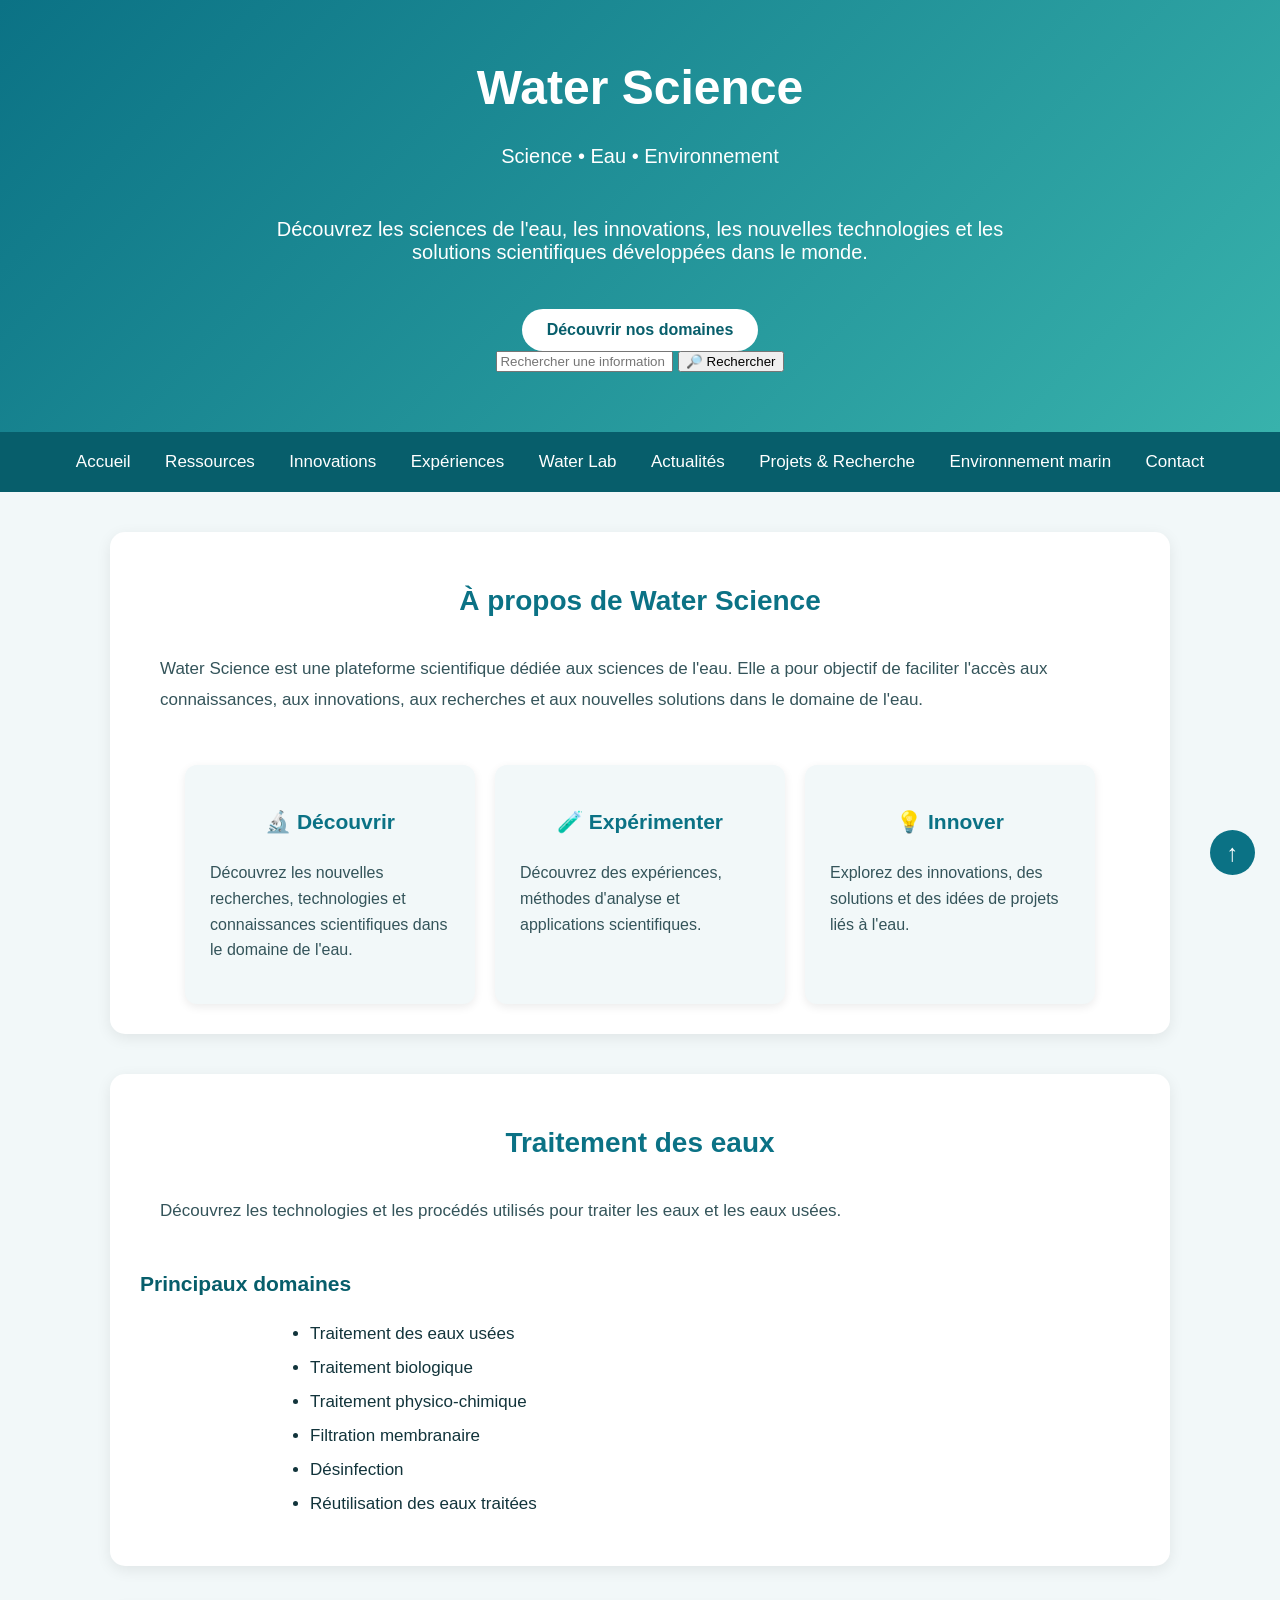
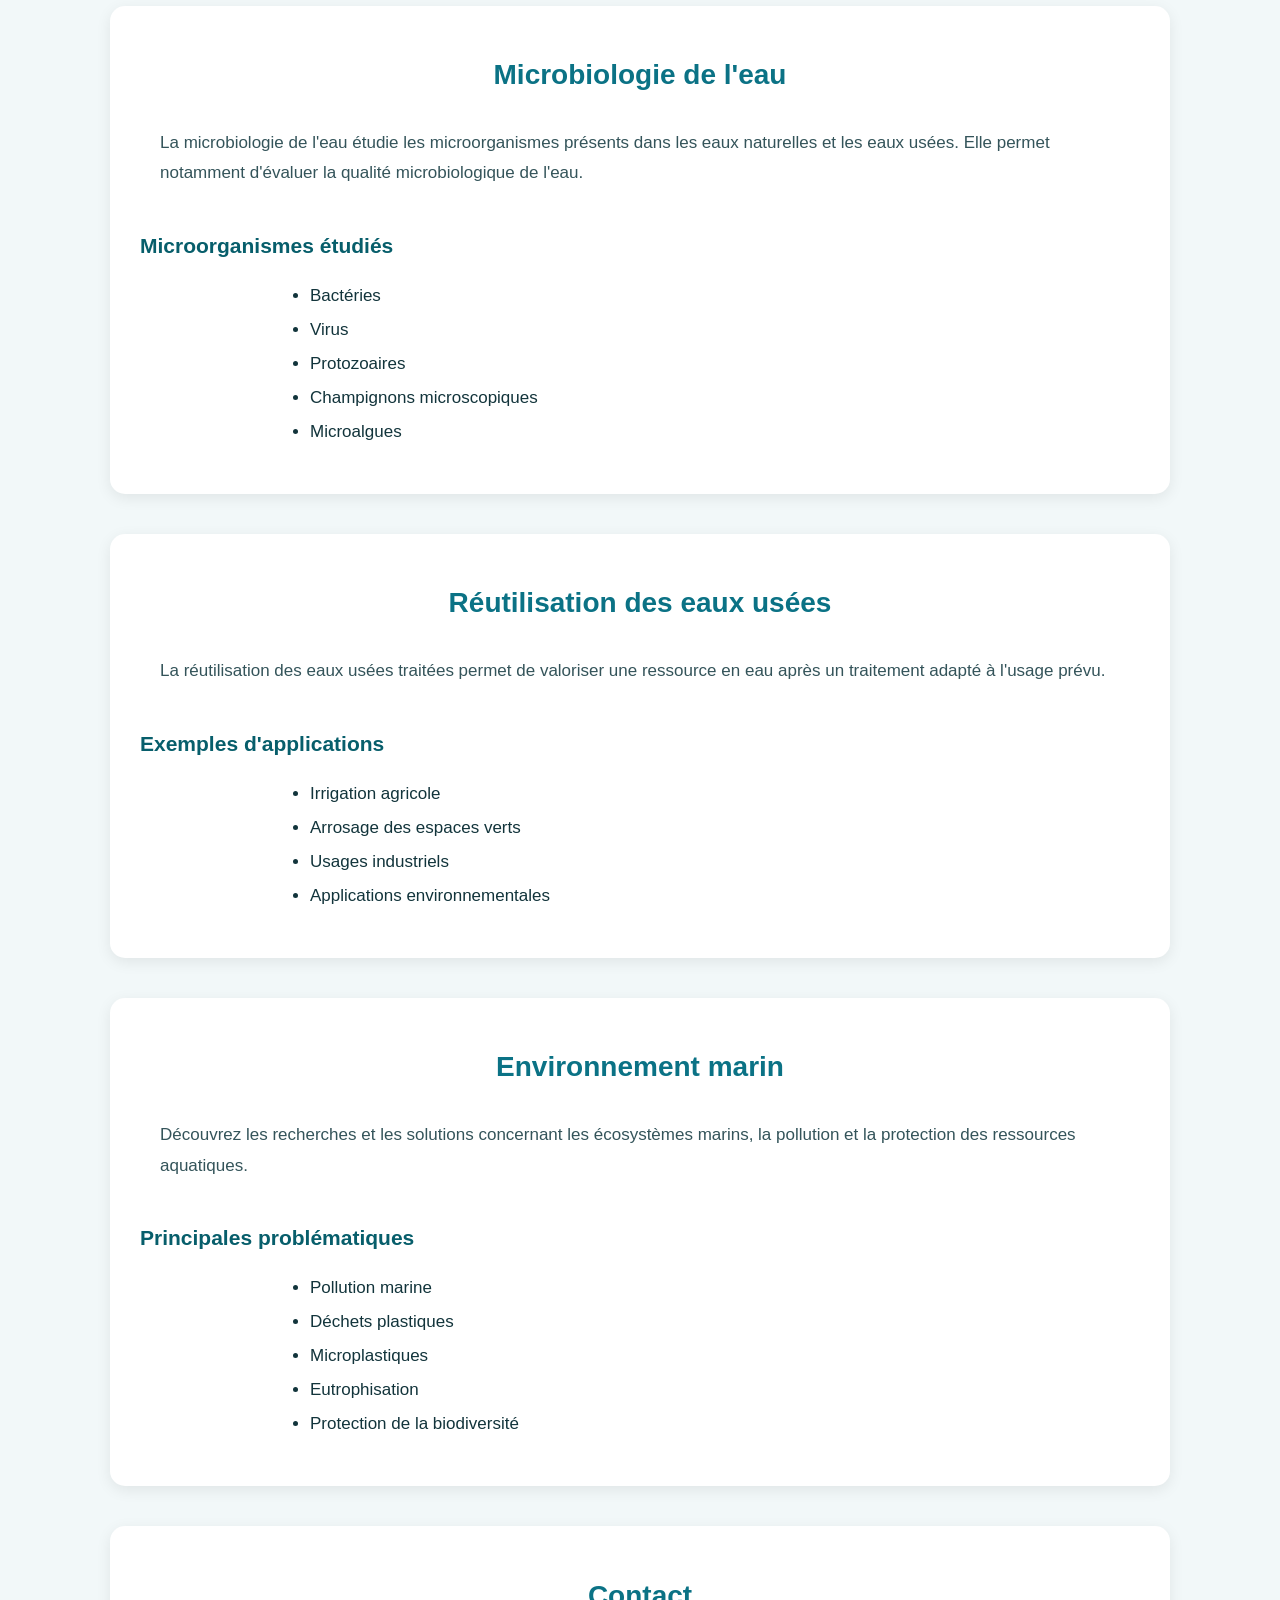
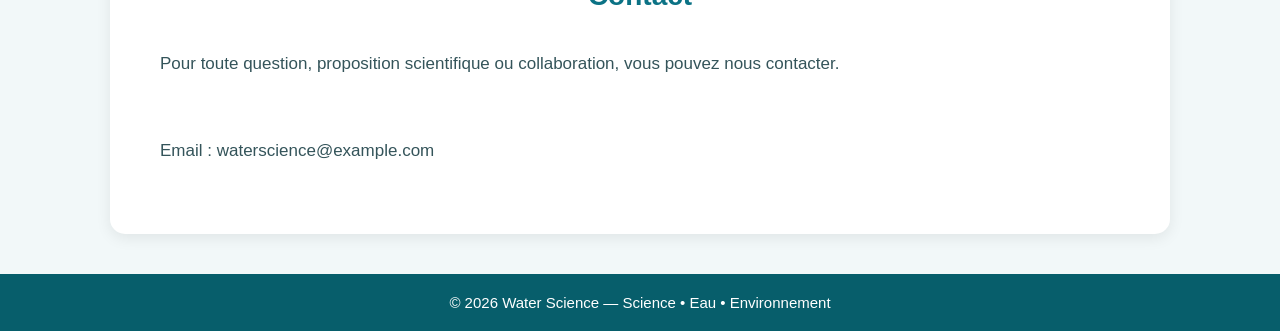
==== index.html @ 02b56eb9 "Add files via upload" ====
<!DOCTYPE html>
<html>

<head>
    <meta charset="UTF-8">
    <title>Water Science</title>
    <link rel="stylesheet" href="style.css">
</head>

<body>

<header class="hero" id="accueil">

    <h1>Water Science</h1>

    <p>Science • Eau • Environnement</p>

    <p>
        Découvrez les sciences de l'eau, les innovations,
        les nouvelles technologies et les solutions scientifiques
        développées dans le monde.
    </p>

    <a href="#domaines" class="btn">Découvrir nos domaines</a>

    <div class="search-container">

        <input
            type="text"
            placeholder="Rechercher une information scientifique..."
        >

        <button>🔎 Rechercher</button>

    </div>

</header>


<nav>

    <a href="#accueil">Accueil</a>

    <a href="bibliotheque.html">Ressources</a>

    <a href="innovations.html">Innovations</a>

    <a href="experiences.html">Expériences</a>

    <a href="waterlab.html">Water Lab</a>

    <a href="actualites.html">Actualités</a>

    <a href="projets.html">Projets & Recherche</a>

    <a href="environnement-marin.html">Environnement marin</a>

    <a href="#contact">Contact</a>

</nav>


<section id="domaines">

    <h2>À propos de Water Science</h2>

    <p>
        Water Science est une plateforme scientifique dédiée
        aux sciences de l'eau.
        Elle a pour objectif de faciliter l'accès aux connaissances,
        aux innovations, aux recherches et aux nouvelles solutions
        dans le domaine de l'eau.
    </p>


    <div class="features">

        <div class="feature">
            <h3>🔬 Découvrir</h3>
            <p>
                Découvrez les nouvelles recherches, technologies
                et connaissances scientifiques dans le domaine de l'eau.
            </p>
        </div>

        <div class="feature">
            <h3>🧪 Expérimenter</h3>
            <p>
                Découvrez des expériences, méthodes d'analyse
                et applications scientifiques.
            </p>
        </div>

        <div class="feature">
            <h3>💡 Innover</h3>
            <p>
                Explorez des innovations, des solutions
                et des idées de projets liés à l'eau.
            </p>
        </div>

    </div>

</section>


<section id="traitement">

    <h2>Traitement des eaux</h2>

    <p>
        Découvrez les technologies et les procédés utilisés
        pour traiter les eaux et les eaux usées.
    </p>

    <h3>Principaux domaines</h3>

    <ul>
        <li>Traitement des eaux usées</li>
        <li>Traitement biologique</li>
        <li>Traitement physico-chimique</li>
        <li>Filtration membranaire</li>
        <li>Désinfection</li>
        <li>Réutilisation des eaux traitées</li>
    </ul>

</section>


<section id="microbiologie">

    <h2>Microbiologie de l'eau</h2>

    <p>
        La microbiologie de l'eau étudie les microorganismes
        présents dans les eaux naturelles et les eaux usées.
        Elle permet notamment d'évaluer la qualité microbiologique
        de l'eau.
    </p>

    <h3>Microorganismes étudiés</h3>

    <ul>
        <li>Bactéries</li>
        <li>Virus</li>
        <li>Protozoaires</li>
        <li>Champignons microscopiques</li>
        <li>Microalgues</li>
    </ul>

</section>


<section id="reutilisation">

    <h2>Réutilisation des eaux usées</h2>

    <p>
        La réutilisation des eaux usées traitées permet de valoriser
        une ressource en eau après un traitement adapté à l'usage prévu.
    </p>

    <h3>Exemples d'applications</h3>

    <ul>
        <li>Irrigation agricole</li>
        <li>Arrosage des espaces verts</li>
        <li>Usages industriels</li>
        <li>Applications environnementales</li>
    </ul>

</section>


<section id="marin">

    <h2>Environnement marin</h2>

    <p>
        Découvrez les recherches et les solutions concernant
        les écosystèmes marins, la pollution et la protection
        des ressources aquatiques.
    </p>

    <h3>Principales problématiques</h3>

    <ul>
        <li>Pollution marine</li>
        <li>Déchets plastiques</li>
        <li>Microplastiques</li>
        <li>Eutrophisation</li>
        <li>Protection de la biodiversité</li>
    </ul>

</section>


<section id="contact">

    <h2>Contact</h2>

    <p>
        Pour toute question, proposition scientifique
        ou collaboration, vous pouvez nous contacter.
    </p>

    <p>
        Email : waterscience@example.com
    </p>

</section>


<footer>

    <p>
        © 2026 Water Science — Science • Eau • Environnement
    </p>

</footer>


<a href="#accueil" class="top-btn">↑</a>

<script src="script.js"></script>
</body>
</html>
---- style.css ----
body {
    font-family: Arial, sans-serif;
    margin: 0;
    background-color: #f2f8f9;
    color: #12343b;
}

h1 {
    background-color: #0b7285;
    color: white;
    text-align: center;
    padding: 30px;
    margin: 0;
}

p {
    text-align: center;
    font-size: 18px;
    padding: 20px;
}

h2 {
    text-align: center;
    color: #0b7285;
}

ul {
    width: 300px;
    margin: auto;
    font-size: 18px;
    line-height: 2;
}
nav {
    background-color: #075e6b;
    text-align: center;
    padding: 15px;
}

nav a {
    color: white;
    text-decoration: none;
    margin: 0 15px;
    font-size: 17px;
}

nav a:hover {
    text-decoration: underline;
}
section {
    background-color: white;
    width: 80%;
    max-width: 900px;
    margin: 30px auto;
    padding: 25px;
    border-radius: 12px;
    box-shadow: 0 4px 10px rgba(0, 0, 0, 0.1);
}

section h2 {
    color: #075e6b;
}

section p {
    text-align: left;
    line-height: 1.7;
}

section ul {
    width: auto;
    line-height: 1.8;
}.hero {
    text-align: center;
    background: linear-gradient(135deg, #0b7285, #38b2ac);
    color: white;
    padding: 60px 20px;
}

.hero h1 {
    background: none;
    padding: 0;
    font-size: 48px;
    margin-bottom: 10px;
}

.hero p {
    color: white;
    font-size: 20px;
    max-width: 800px;
    margin: 10px auto;
}
.btn {
    display: inline-block;
    background-color: white;
    color: #075e6b;
    text-decoration: none;
    padding: 12px 25px;
    border-radius: 25px;
    font-weight: bold;
    margin-top: 15px;
}

.btn:hover {
    background-color: #e6f7f8;
}
section {
    background-color: white;
    width: 85%;
    max-width: 1000px;
    margin: 40px auto;
    padding: 30px;
    border-radius: 15px;
    box-shadow: 0 4px 15px rgba(0, 0, 0, 0.08);
}
section h2 {
    color: #0b7285;
    font-size: 28px;
    margin-bottom: 15px;
    text-align: center;
}

section h3 {
    color: #075e6b;
    font-size: 21px;
    margin-top: 25px;
}
section p {
    line-height: 1.8;
    font-size: 17px;
    color: #34545a;
}

section ul {
    width: auto;
    max-width: 700px;
    margin: 15px auto;
    line-height: 2;
    font-size: 17px;
}
section {
    transition: transform 0.3s ease, box-shadow 0.3s ease;
}

section:hover {
    transform: translateY(-5px);
    box-shadow: 0 8px 20px rgba(0, 0, 0, 0.12);
}
nav {
    position: sticky;
    top: 0;
    z-index: 1000;
}

nav a {
    display: inline-block;
    padding: 5px 0;
    transition: color 0.3s ease, transform 0.3s ease;
}

nav a:hover {
    color: #b8f2f0;
    transform: translateY(-2px);
}.top-btn {
    position: fixed;
    right: 25px;
    bottom: 25px;
    width: 45px;
    height: 45px;
    background-color: #0b7285;
    color: white;
    text-decoration: none;
    border-radius: 50%;
    display: flex;
    align-items: center;
    justify-content: center;
    font-size: 24px;
    font-weight: bold;
}

.top-btn:hover {
    background-color: #075e6b;
}@media (max-width: 700px) {

    nav a {
        display: block;
        margin: 8px 0;
    }

    .hero h1 {
        font-size: 36px;
    }

    .hero p {
        font-size: 17px;
    }

    section {
        width: 80%;
        padding: 20px;
    }

    section h2 {
        font-size: 24px;
    }

    section p,
    section ul {
        font-size: 16px;
    }
}footer {
    background-color: #075e6b;
    color: white;
    text-align: center;
    padding: 20px;
    margin-top: 40px;
}

footer p {
    margin: 0;
    padding: 0;
    font-size: 15px;
}.features {
    display: flex;
    justify-content: center;
    gap: 20px;
    flex-wrap: wrap;
    margin-top: 30px;
}

.feature {
    background-color: #f2f8f9;
    width: 250px;
    padding: 20px;
    border-radius: 12px;
    text-align: center;
    box-shadow: 0 3px 10px rgba(0, 0, 0, 0.08);
    transition: transform 0.3s ease;
}

.feature:hover {
    transform: translateY(-5px);
}

.feature h3 {
    color: #0b7285;
    font-size: 21px;
}

.feature p {
    font-size: 16px;
    line-height: 1.6;
    padding: 5px;
}
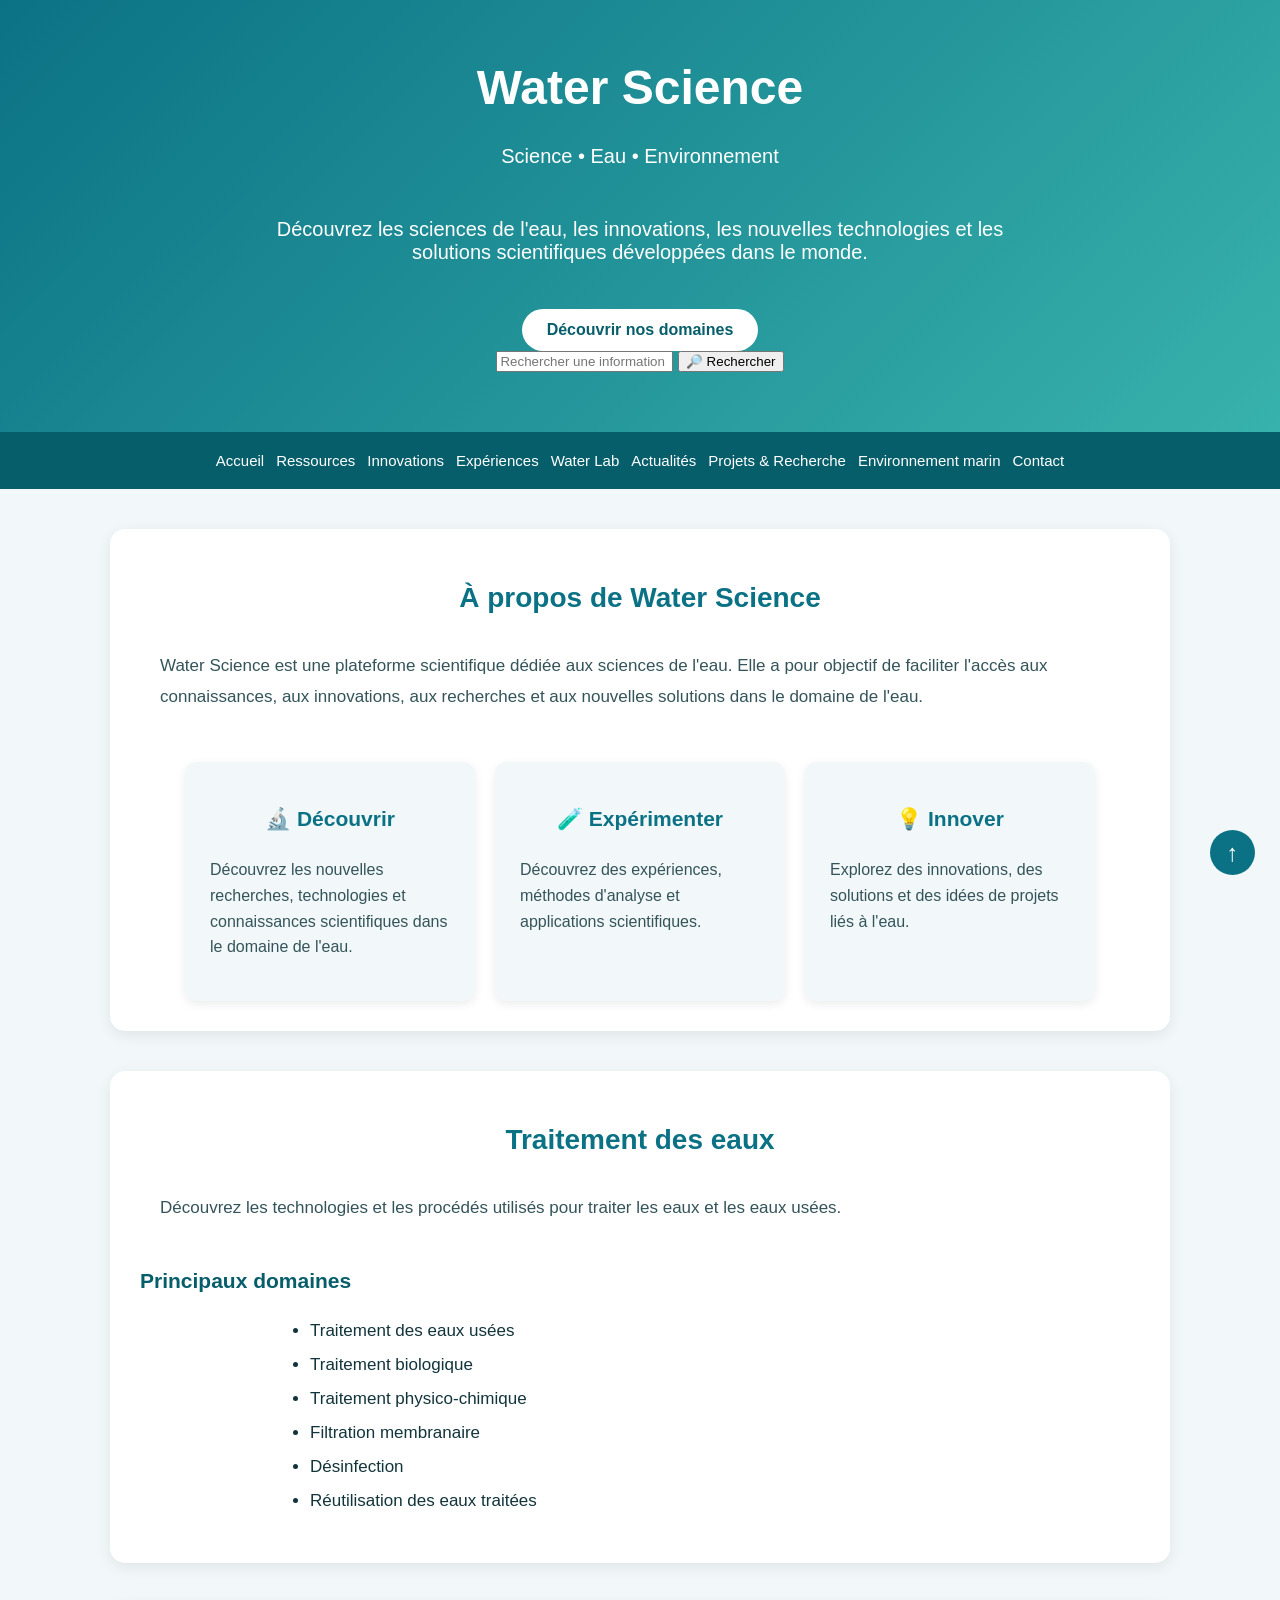
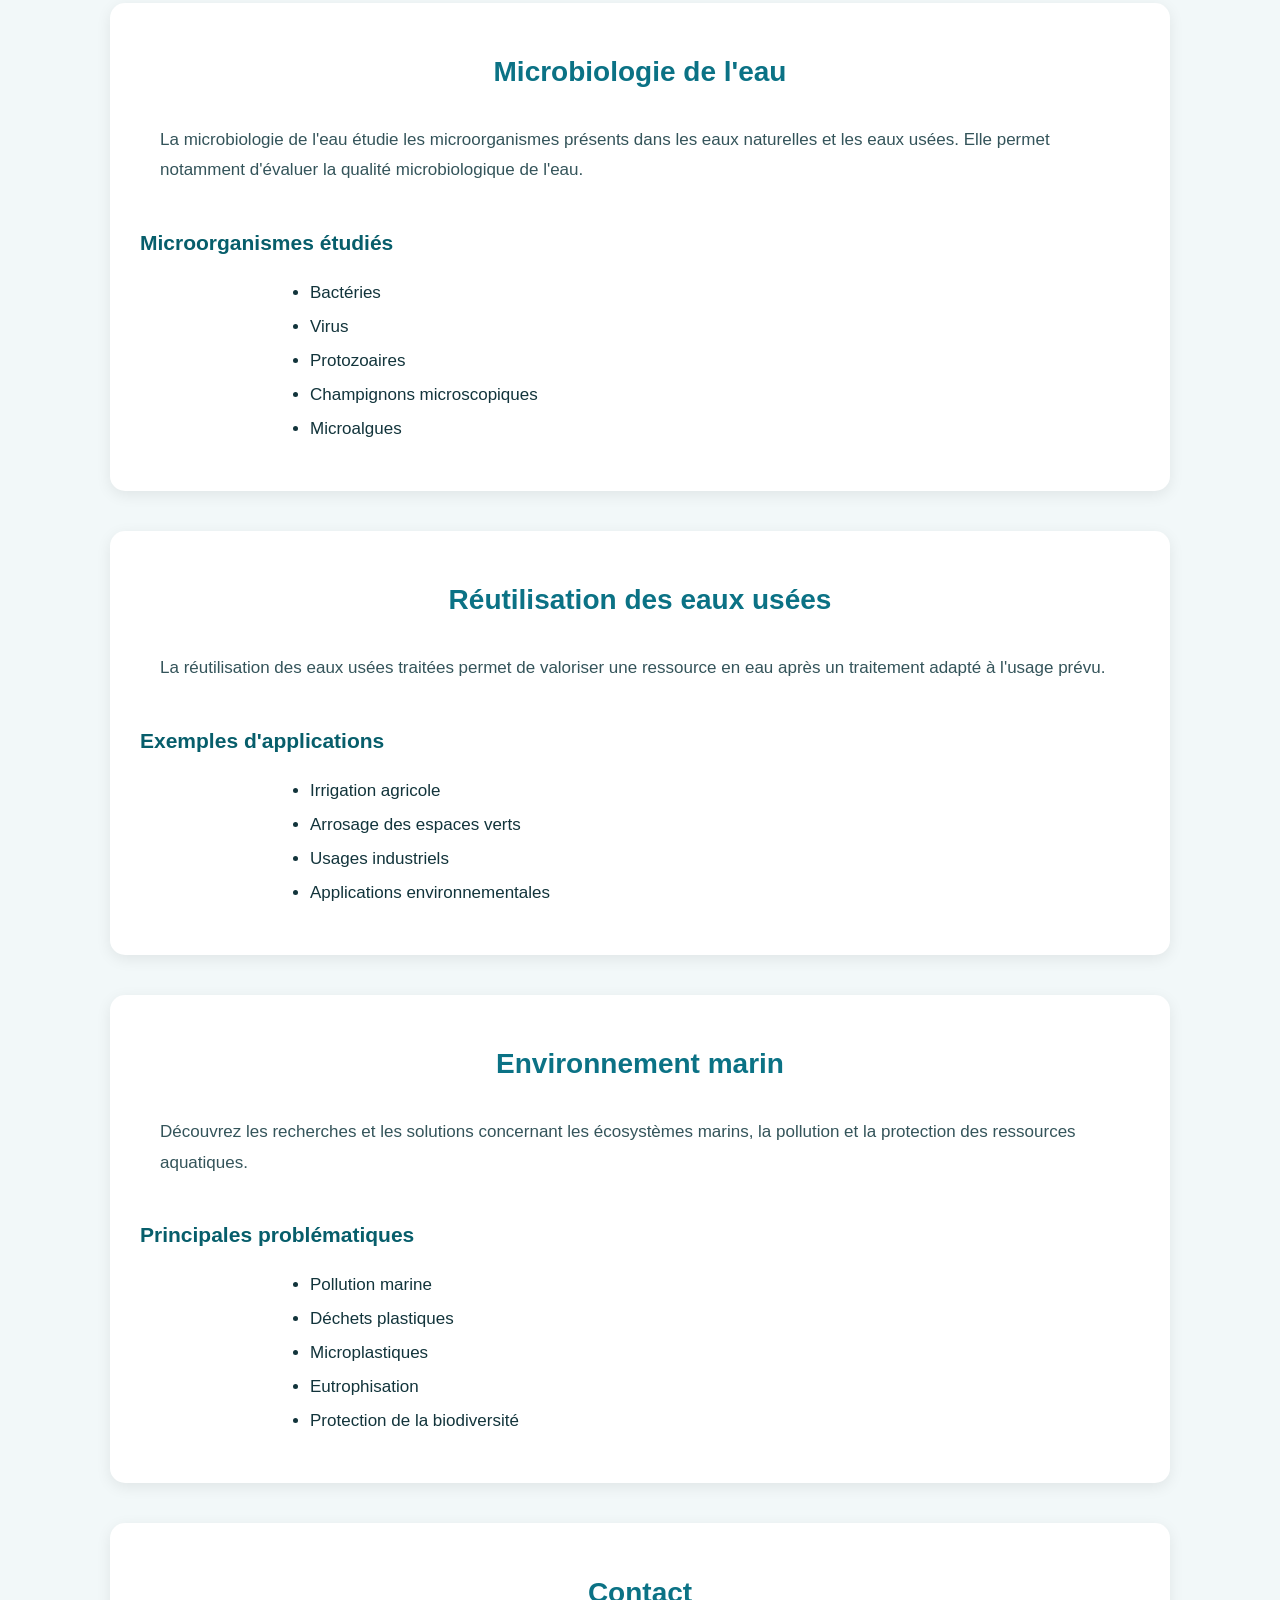
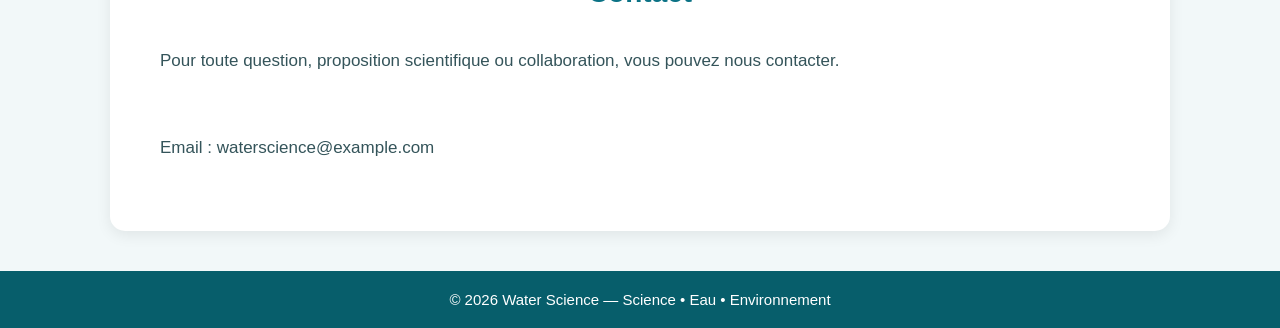
==== commit ab4f5154: "Add files via upload" ====
--- a/index.html
+++ b/index.html
@@ -5,6 +5,7 @@
     <meta charset="UTF-8">
     <title>Water Science</title>
     <link rel="stylesheet" href="style.css">
+<link rel="manifest" href="manifest.json">
 </head>
 
 <body>
--- a/style.css
+++ b/style.css
@@ -244,9 +244,34 @@
     color: #0b7285;
     font-size: 21px;
 }
-
+nav {
+    display: flex;
+    justify-content: center;
+    align-items: center;
+    flex-wrap: wrap;
+    gap: 5px;
+}
+
+nav a {
+    margin: 0 8px;
+    white-space: nowrap;
+}
 .feature p {
     font-size: 16px;
     line-height: 1.6;
     padding: 5px;
+}nav {
+    display: flex;
+    justify-content: center;
+    align-items: center;
+    flex-wrap: nowrap;
+    gap: 0;
+    white-space: nowrap;
+    overflow-x: auto;
+}
+
+nav a {
+    margin: 0 6px;
+    font-size: 15px;
+    white-space: nowrap;
 }
